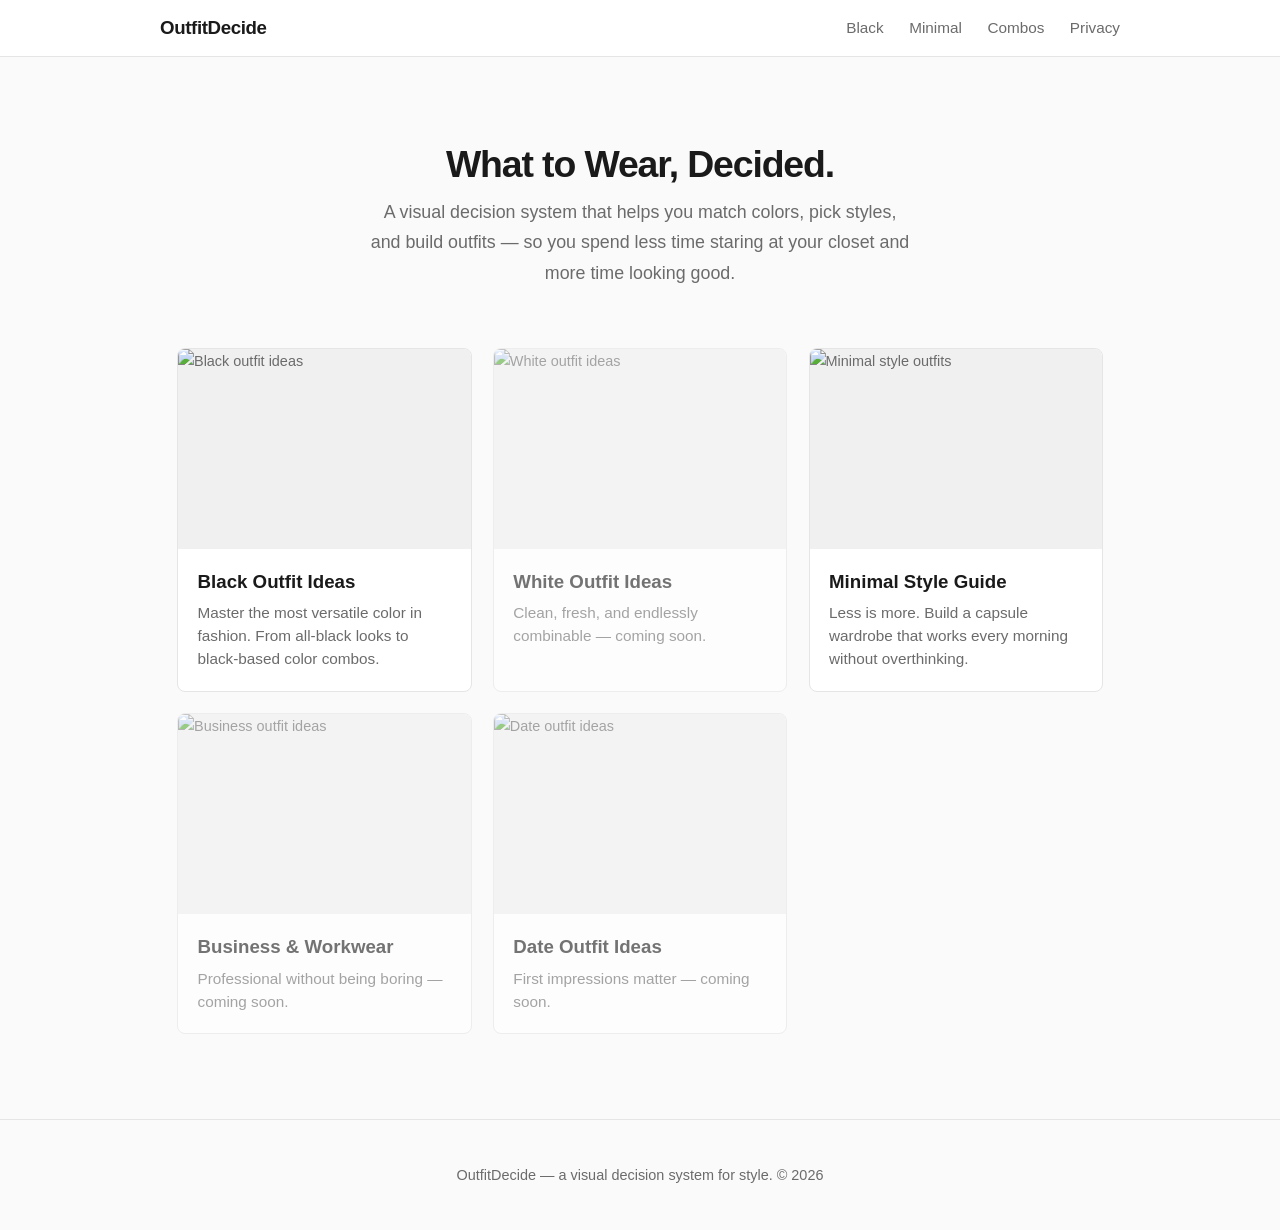
==== index.html @ 90bf5b2b "Add outfit decision system MVP — 4 core pages + SEO Home (index), Black color page, Minimal style pa" ====
<!DOCTYPE html>
<html lang="en">
<head>
  <meta charset="UTF-8">
  <meta name="viewport" content="width=device-width, initial-scale=1.0">
  <title>Outfit Decision System — Visual Style & Color Matching Guide</title>
  <meta name="description" content="Stop guessing what to wear. A visual decision system for outfit ideas, color combinations, and style matching — built to help you dress better, faster.">
  <link rel="stylesheet" href="style.css">
</head>
<body>

<nav>
  <div class="nav-inner">
    <a href="index.html" class="logo">OutfitDecide</a>
    <ul class="nav-links">
      <li><a href="black.html">Black</a></li>
      <li><a href="minimal.html">Minimal</a></li>
      <li><a href="black-minimal.html">Combos</a></li>
      <li><a href="privacy.html">Privacy</a></li>
    </ul>
  </div>
</nav>

<main class="container">

  <section class="hero">
    <h1>What to Wear, Decided.</h1>
    <p>A visual decision system that helps you match colors, pick styles, and build outfits — so you spend less time staring at your closet and more time looking good.</p>
  </section>

  <div class="card-grid">

    <a href="black.html" class="card">
      <div class="card-img"><img src="https://picsum.photos/seed/black-outfit/520/320" alt="Black outfit ideas" width="520" height="320" style="width:100%;height:200px;object-fit:cover;" loading="lazy"></div>
      <div class="card-body">
        <h3>Black Outfit Ideas</h3>
        <p>Master the most versatile color in fashion. From all-black looks to black-based color combos.</p>
      </div>
    </a>

    <a href="white.html" class="card" style="pointer-events:none;opacity:0.6;">
      <div class="card-img"><img src="https://picsum.photos/seed/white-outfit/520/320" alt="White outfit ideas" width="520" height="320" style="width:100%;height:200px;object-fit:cover;" loading="lazy"></div>
      <div class="card-body">
        <h3>White Outfit Ideas</h3>
        <p>Clean, fresh, and endlessly combinable — coming soon.</p>
      </div>
    </a>

    <a href="minimal.html" class="card">
      <div class="card-img"><img src="https://picsum.photos/seed/minimal-outfit/520/320" alt="Minimal style outfits" width="520" height="320" style="width:100%;height:200px;object-fit:cover;" loading="lazy"></div>
      <div class="card-body">
        <h3>Minimal Style Guide</h3>
        <p>Less is more. Build a capsule wardrobe that works every morning without overthinking.</p>
      </div>
    </a>

    <a href="business.html" class="card" style="pointer-events:none;opacity:0.6;">
      <div class="card-img"><img src="https://picsum.photos/seed/business-outfit/520/320" alt="Business outfit ideas" width="520" height="320" style="width:100%;height:200px;object-fit:cover;" loading="lazy"></div>
      <div class="card-body">
        <h3>Business & Workwear</h3>
        <p>Professional without being boring — coming soon.</p>
      </div>
    </a>

    <a href="date.html" class="card" style="pointer-events:none;opacity:0.6;">
      <div class="card-img"><img src="https://picsum.photos/seed/date-outfit/520/320" alt="Date outfit ideas" width="520" height="320" style="width:100%;height:200px;object-fit:cover;" loading="lazy"></div>
      <div class="card-body">
        <h3>Date Outfit Ideas</h3>
        <p>First impressions matter — coming soon.</p>
      </div>
    </a>

  </div>
</main>

<footer>
  <p>OutfitDecide — a visual decision system for style. &copy; 2026</p>
</footer>

</body>
</html>
---- style.css ----
/* === Outfit Decision System — Shared Styles === */
/* Minimal, fashion-forward, mobile-first, zero-framework */

:root {
  --bg: #fafafa;
  --surface: #ffffff;
  --text: #1a1a1a;
  --text-muted: #6b6b6b;
  --border: #e5e5e5;
  --accent: #1a1a1a;
  --accent-hover: #3a3a3a;
  --highlight: #f0f0f0;
  --max-width: 960px;
  --radius: 8px;
  --shadow: 0 1px 3px rgba(0,0,0,0.06);
}

*, *::before, *::after { box-sizing: border-box; margin: 0; padding: 0; }

html { font-size: 17px; -webkit-font-smoothing: antialiased; }

body {
  font-family: -apple-system, BlinkMacSystemFont, "Segoe UI", Roboto, "Helvetica Neue", Arial, sans-serif;
  background: var(--bg);
  color: var(--text);
  line-height: 1.7;
}

/* Nav */
nav {
  background: var(--surface);
  border-bottom: 1px solid var(--border);
  padding: 0 1rem;
  position: sticky; top: 0; z-index: 100;
}
.nav-inner {
  max-width: var(--max-width); margin: 0 auto;
  display: flex; align-items: center; justify-content: space-between;
  height: 56px;
}
.logo {
  font-size: 1.1rem; font-weight: 700; color: var(--accent); text-decoration: none;
  letter-spacing: -0.02em;
}
.nav-links { display: flex; gap: 1.5rem; list-style: none; }
.nav-links a {
  color: var(--text-muted); text-decoration: none; font-size: 0.9rem;
  transition: color 0.15s;
}
.nav-links a:hover { color: var(--accent); }

/* Layout */
.container { max-width: var(--max-width); margin: 0 auto; padding: 2rem 1rem; }

/* Hero */
.hero {
  text-align: center; padding: 3rem 1rem 2rem;
}
.hero h1 { font-size: 2.2rem; font-weight: 800; letter-spacing: -0.03em; line-height: 1.2; }
.hero p { color: var(--text-muted); font-size: 1.05rem; margin-top: 0.6rem; max-width: 540px; margin-left: auto; margin-right: auto; }

/* Cards */
.card-grid {
  display: grid; grid-template-columns: repeat(auto-fill, minmax(260px, 1fr));
  gap: 1.25rem; margin-top: 1.5rem;
}
.card {
  background: var(--surface); border: 1px solid var(--border);
  border-radius: var(--radius); overflow: hidden;
  text-decoration: none; color: inherit;
  transition: box-shadow 0.2s, transform 0.15s;
  display: block;
}
.card:hover {
  box-shadow: 0 4px 16px rgba(0,0,0,0.08);
  transform: translateY(-2px);
}
.card-img {
  width: 100%; height: 200px; object-fit: cover;
  background: var(--highlight);
  display: flex; align-items: center; justify-content: center;
  color: var(--text-muted); font-size: 0.85rem;
}
.card-body { padding: 1rem 1.15rem 1.15rem; }
.card-body h3 { font-size: 1.1rem; font-weight: 700; margin-bottom: 0.3rem; }
.card-body p { color: var(--text-muted); font-size: 0.9rem; line-height: 1.5; }

/* Content page layout */
.page-header {
  padding: 2.5rem 0 1.5rem;
  border-bottom: 1px solid var(--border);
  margin-bottom: 2rem;
}
.page-header h1 { font-size: 2rem; font-weight: 800; letter-spacing: -0.02em; }
.page-header .subtitle { color: var(--text-muted); font-size: 1rem; margin-top: 0.4rem; }

.intro-text {
  font-size: 1rem; line-height: 1.8; color: var(--text);
  margin-bottom: 2rem;
}

/* Look cards */
.look-section { margin-bottom: 2.5rem; }
.look-section h2 {
  font-size: 1.4rem; font-weight: 700; margin-bottom: 1rem;
  padding-bottom: 0.5rem; border-bottom: 2px solid var(--accent);
  display: inline-block;
}
.look-card {
  display: flex; gap: 1.25rem;
  background: var(--surface); border: 1px solid var(--border);
  border-radius: var(--radius); padding: 1.25rem;
  margin-bottom: 1rem;
  align-items: flex-start;
}
.look-card .look-img {
  width: 120px; height: 160px; flex-shrink: 0;
  background: var(--highlight); border-radius: 4px;
  display: flex; align-items: center; justify-content: center;
  color: var(--text-muted); font-size: 0.8rem;
}
.look-card .look-info h4 { font-size: 1.05rem; font-weight: 700; }
.look-card .look-info p { color: var(--text-muted); font-size: 0.9rem; margin-top: 0.25rem; }

/* Info sections */
.info-grid {
  display: grid; grid-template-columns: repeat(auto-fill, minmax(280px, 1fr));
  gap: 1.25rem; margin: 1.5rem 0;
}
.info-box {
  background: var(--surface); border: 1px solid var(--border);
  border-radius: var(--radius); padding: 1.25rem;
}
.info-box h3 { font-size: 1rem; font-weight: 700; margin-bottom: 0.5rem; }
.info-box p, .info-box li { color: var(--text-muted); font-size: 0.9rem; line-height: 1.6; }
.info-box ul { padding-left: 1.2rem; }

/* Color swatches */
.swatches { display: flex; gap: 0.6rem; flex-wrap: wrap; margin: 0.75rem 0; }
.swatch {
  width: 40px; height: 40px; border-radius: 50%;
  border: 2px solid var(--border);
}

/* Related pages */
.related {
  margin-top: 3rem; padding-top: 2rem;
  border-top: 1px solid var(--border);
}
.related h2 { font-size: 1.2rem; font-weight: 700; margin-bottom: 1rem; }
.related-links { display: flex; flex-wrap: wrap; gap: 0.6rem; }
.related-links a {
  display: inline-block; padding: 0.5rem 1rem;
  background: var(--surface); border: 1px solid var(--border);
  border-radius: 20px; text-decoration: none; color: var(--text);
  font-size: 0.9rem; transition: background 0.15s;
}
.related-links a:hover { background: var(--accent); color: #fff; border-color: var(--accent); }

/* Breadcrumb */
.breadcrumb { font-size: 0.85rem; color: var(--text-muted); margin-bottom: 0.5rem; }
.breadcrumb a { color: var(--text-muted); text-decoration: none; }
.breadcrumb a:hover { color: var(--accent); }

/* Footer */
footer {
  text-align: center; padding: 2.5rem 1rem; color: var(--text-muted);
  font-size: 0.85rem; border-top: 1px solid var(--border);
  margin-top: 3rem;
}
footer a { color: var(--text-muted); }

/* Mobile */
@media (max-width: 640px) {
  .hero h1 { font-size: 1.6rem; }
  .page-header h1 { font-size: 1.5rem; }
  .look-card { flex-direction: column; }
  .look-card .look-img { width: 100%; height: 180px; }
  .nav-links { gap: 1rem; }
  .card-grid { grid-template-columns: 1fr; }
}
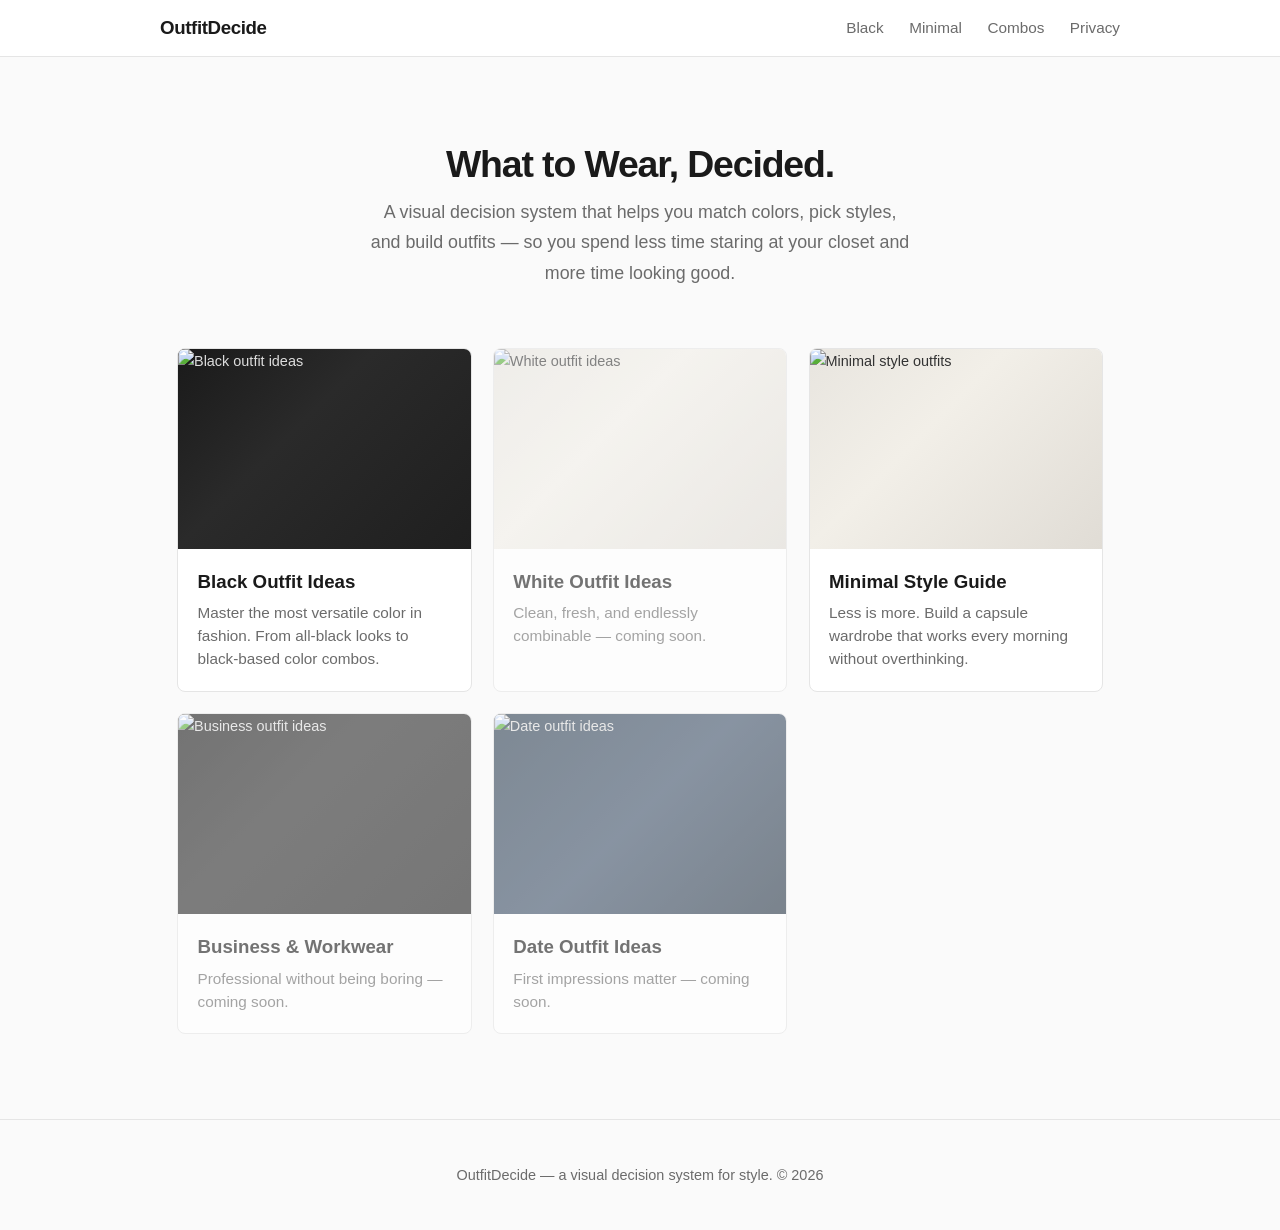
==== commit 954eea84: "Add Leonardo AI fashion images and update all pages 20 full-body catalog-style images with unified u" ====
--- a/index.html
+++ b/index.html
@@ -31,7 +31,7 @@
   <div class="card-grid">
 
     <a href="black.html" class="card">
-      <div class="card-img"><img src="https://picsum.photos/seed/black-outfit/520/320" alt="Black outfit ideas" width="520" height="320" style="width:100%;height:200px;object-fit:cover;" loading="lazy"></div>
+      <div class="card-img dark"><img src="images/01_black_allblack.jpg" alt="Black outfit ideas" style="width:100%;height:100%;object-fit:cover;" loading="lazy"></div>
       <div class="card-body">
         <h3>Black Outfit Ideas</h3>
         <p>Master the most versatile color in fashion. From all-black looks to black-based color combos.</p>
@@ -39,7 +39,7 @@
     </a>
 
     <a href="white.html" class="card" style="pointer-events:none;opacity:0.6;">
-      <div class="card-img"><img src="https://picsum.photos/seed/white-outfit/520/320" alt="White outfit ideas" width="520" height="320" style="width:100%;height:200px;object-fit:cover;" loading="lazy"></div>
+      <div class="card-img light"><img src="images/17_card_white.jpg" alt="White outfit ideas" style="width:100%;height:100%;object-fit:cover;" loading="lazy"></div>
       <div class="card-body">
         <h3>White Outfit Ideas</h3>
         <p>Clean, fresh, and endlessly combinable — coming soon.</p>
@@ -47,7 +47,7 @@
     </a>
 
     <a href="minimal.html" class="card">
-      <div class="card-img"><img src="https://picsum.photos/seed/minimal-outfit/520/320" alt="Minimal style outfits" width="520" height="320" style="width:100%;height:200px;object-fit:cover;" loading="lazy"></div>
+      <div class="card-img light"><img src="images/18_card_minimal.jpg" alt="Minimal style outfits" style="width:100%;height:100%;object-fit:cover;" loading="lazy"></div>
       <div class="card-body">
         <h3>Minimal Style Guide</h3>
         <p>Less is more. Build a capsule wardrobe that works every morning without overthinking.</p>
@@ -55,7 +55,7 @@
     </a>
 
     <a href="business.html" class="card" style="pointer-events:none;opacity:0.6;">
-      <div class="card-img"><img src="https://picsum.photos/seed/business-outfit/520/320" alt="Business outfit ideas" width="520" height="320" style="width:100%;height:200px;object-fit:cover;" loading="lazy"></div>
+      <div class="card-img dark"><img src="images/16_card_biz.jpg" alt="Business outfit ideas" style="width:100%;height:100%;object-fit:cover;" loading="lazy"></div>
       <div class="card-body">
         <h3>Business & Workwear</h3>
         <p>Professional without being boring — coming soon.</p>
@@ -63,7 +63,7 @@
     </a>
 
     <a href="date.html" class="card" style="pointer-events:none;opacity:0.6;">
-      <div class="card-img"><img src="https://picsum.photos/seed/date-outfit/520/320" alt="Date outfit ideas" width="520" height="320" style="width:100%;height:200px;object-fit:cover;" loading="lazy"></div>
+      <div class="card-img accent"><img src="images/19_card_date.jpg" alt="Date outfit ideas" style="width:100%;height:100%;object-fit:cover;" loading="lazy"></div>
       <div class="card-body">
         <h3>Date Outfit Ideas</h3>
         <p>First impressions matter — coming soon.</p>
--- a/style.css
+++ b/style.css
@@ -76,11 +76,50 @@
   transform: translateY(-2px);
 }
 .card-img {
-  width: 100%; height: 200px; object-fit: cover;
-  background: var(--highlight);
+  width: 100%; height: 200px; overflow: hidden; position: relative;
   display: flex; align-items: center; justify-content: center;
   color: var(--text-muted); font-size: 0.85rem;
 }
+.card-img span, .look-img span {
+  text-align: center; font-weight: 600; letter-spacing: -0.01em;
+  padding: 0.75rem; line-height: 1.3; z-index: 1;
+  text-shadow: 0 1px 2px rgba(0,0,0,0.3);
+}
+/* Studio-look gradients that simulate fashion photography lighting */
+.card-img.dark, .look-img.dark {
+  background: linear-gradient(135deg, #1a1a1a 0%, #2a2a2a 40%, #1f1f1f 100%);
+  color: #ddd;
+}
+.card-img.darker, .look-img.darker {
+  background: linear-gradient(135deg, #0d0d0d 0%, #1a1a1a 50%, #111 100%);
+  color: #eee;
+}
+.card-img.light, .look-img.light {
+  background: linear-gradient(135deg, #e8e5df 0%, #f2efe8 40%, #e0dcd5 100%);
+  color: #333;
+}
+.card-img.accent, .look-img.accent {
+  background: linear-gradient(135deg, #2c3e50 0%, #3d5068 50%, #263545 100%);
+  color: #ddd;
+}
+.card-img.warm, .look-img.warm {
+  background: linear-gradient(135deg, #c4a882 0%, #d4bb9a 40%, #b8996e 100%);
+  color: #1a1a1a;
+}
+.card-img.cool, .look-img.cool {
+  background: linear-gradient(135deg, #4a6741 0%, #5a7a51 50%, #3d5536 100%);
+  color: #eee;
+}
+/* Icon overlay for scenario/season */
+.card-img::after, .look-img::after {
+  position: absolute; top: 8px; right: 10px;
+  font-size: 1.2rem; opacity: 0.5; z-index: 0;
+}
+.card-img.summer::after, .look-img.summer::after { content: '☀️'; }
+.card-img.winter::after, .look-img.winter::after { content: '❄️'; }
+.card-img.date::after, .look-img.date::after { content: '🌙'; }
+.card-img.office::after, .look-img.office::after { content: '💼'; }
+.card-img.casual::after, .look-img.casual::after { content: '👕'; }
 .card-body { padding: 1rem 1.15rem 1.15rem; }
 .card-body h3 { font-size: 1.1rem; font-weight: 700; margin-bottom: 0.3rem; }
 .card-body p { color: var(--text-muted); font-size: 0.9rem; line-height: 1.5; }
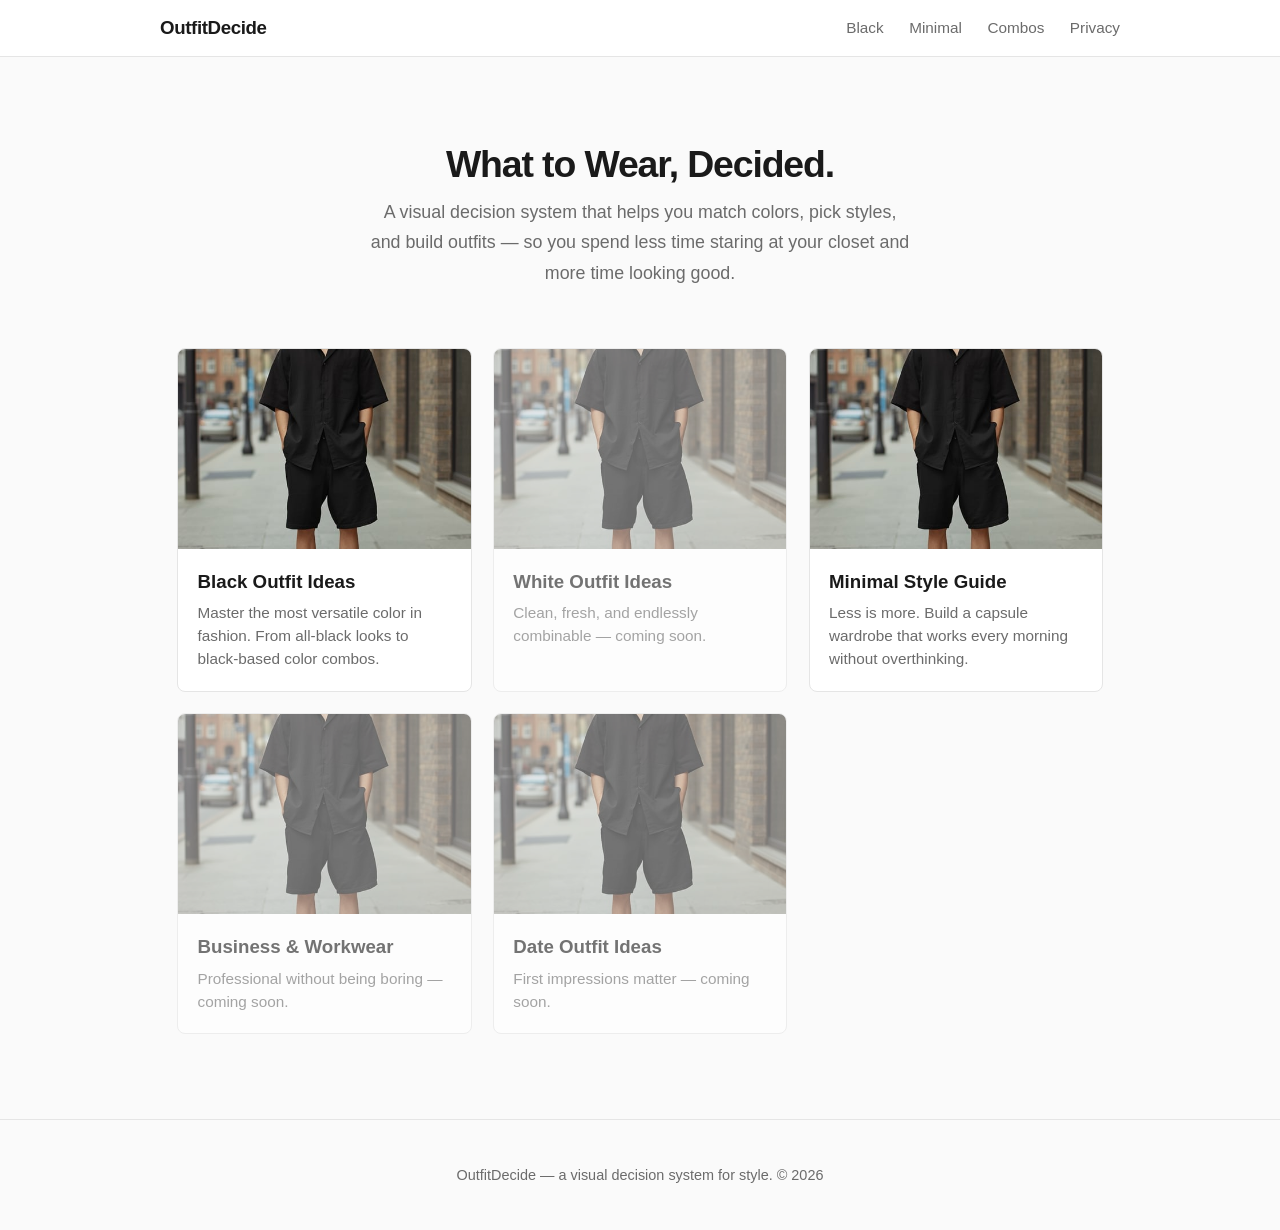
==== commit acb7697f: "Fix image paths: underscores to hyphens (Edge download conversion)" ====
--- a/index.html
+++ b/index.html
@@ -31,7 +31,7 @@
   <div class="card-grid">
 
     <a href="black.html" class="card">
-      <div class="card-img dark"><img src="images/01_black_allblack.jpg" alt="Black outfit ideas" style="width:100%;height:100%;object-fit:cover;" loading="lazy"></div>
+      <div class="card-img dark"><img src="images/01-black-allblack.jpg" alt="Black outfit ideas" style="width:100%;height:100%;object-fit:cover;" loading="lazy"></div>
       <div class="card-body">
         <h3>Black Outfit Ideas</h3>
         <p>Master the most versatile color in fashion. From all-black looks to black-based color combos.</p>
@@ -39,7 +39,7 @@
     </a>
 
     <a href="white.html" class="card" style="pointer-events:none;opacity:0.6;">
-      <div class="card-img light"><img src="images/17_card_white.jpg" alt="White outfit ideas" style="width:100%;height:100%;object-fit:cover;" loading="lazy"></div>
+      <div class="card-img light"><img src="images/17-card-white.jpg" alt="White outfit ideas" style="width:100%;height:100%;object-fit:cover;" loading="lazy"></div>
       <div class="card-body">
         <h3>White Outfit Ideas</h3>
         <p>Clean, fresh, and endlessly combinable — coming soon.</p>
@@ -47,7 +47,7 @@
     </a>
 
     <a href="minimal.html" class="card">
-      <div class="card-img light"><img src="images/18_card_minimal.jpg" alt="Minimal style outfits" style="width:100%;height:100%;object-fit:cover;" loading="lazy"></div>
+      <div class="card-img light"><img src="images/18-card-minimal.jpg" alt="Minimal style outfits" style="width:100%;height:100%;object-fit:cover;" loading="lazy"></div>
       <div class="card-body">
         <h3>Minimal Style Guide</h3>
         <p>Less is more. Build a capsule wardrobe that works every morning without overthinking.</p>
@@ -55,7 +55,7 @@
     </a>
 
     <a href="business.html" class="card" style="pointer-events:none;opacity:0.6;">
-      <div class="card-img dark"><img src="images/16_card_biz.jpg" alt="Business outfit ideas" style="width:100%;height:100%;object-fit:cover;" loading="lazy"></div>
+      <div class="card-img dark"><img src="images/16-card-biz.jpg" alt="Business outfit ideas" style="width:100%;height:100%;object-fit:cover;" loading="lazy"></div>
       <div class="card-body">
         <h3>Business & Workwear</h3>
         <p>Professional without being boring — coming soon.</p>
@@ -63,7 +63,7 @@
     </a>
 
     <a href="date.html" class="card" style="pointer-events:none;opacity:0.6;">
-      <div class="card-img accent"><img src="images/19_card_date.jpg" alt="Date outfit ideas" style="width:100%;height:100%;object-fit:cover;" loading="lazy"></div>
+      <div class="card-img accent"><img src="images/19-card-date.jpg" alt="Date outfit ideas" style="width:100%;height:100%;object-fit:cover;" loading="lazy"></div>
       <div class="card-body">
         <h3>Date Outfit Ideas</h3>
         <p>First impressions matter — coming soon.</p>
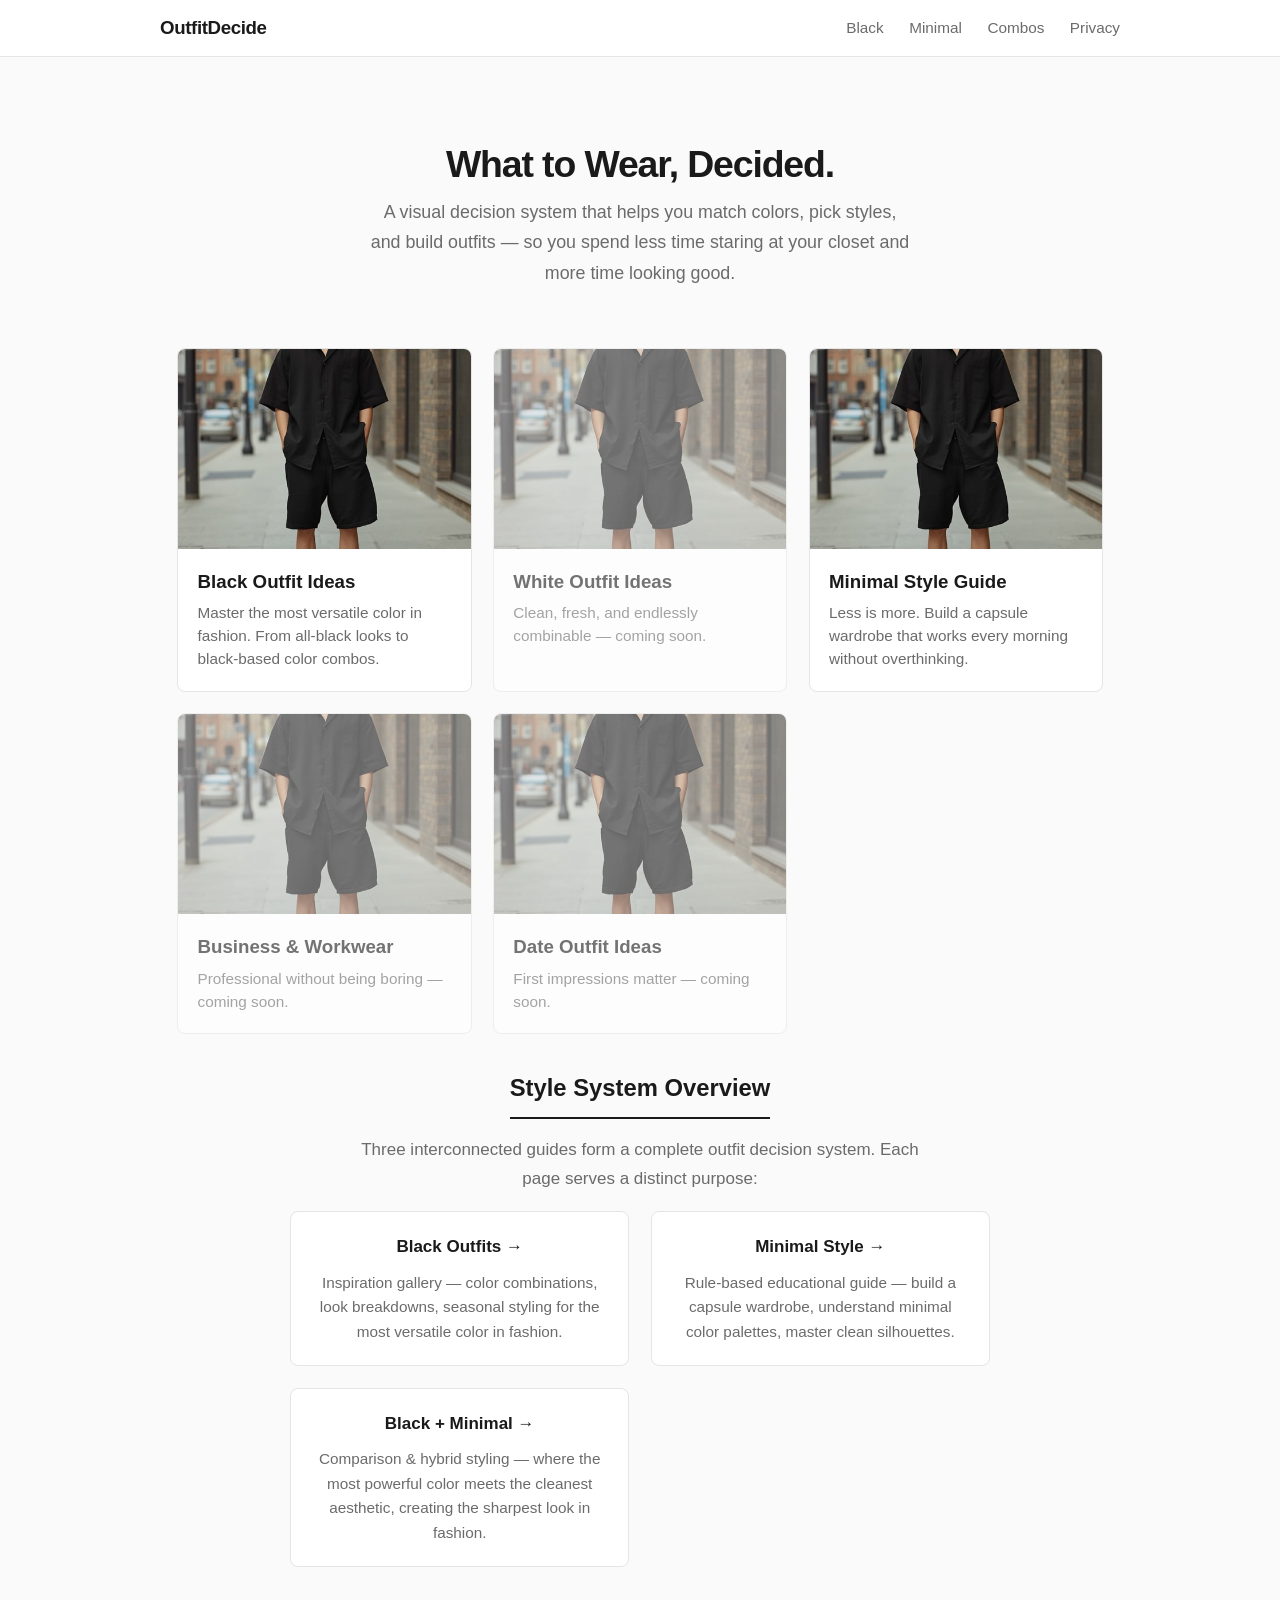
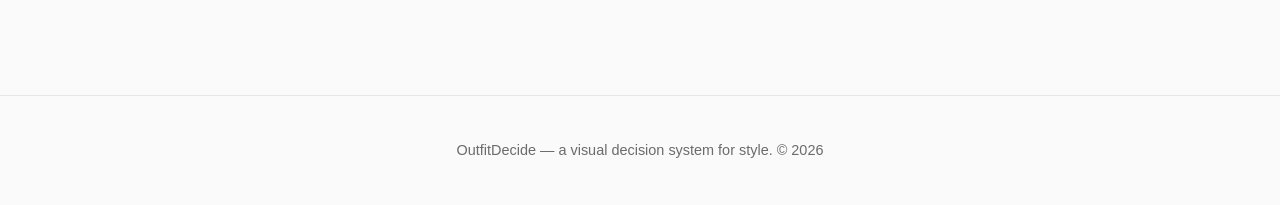
==== commit c1535c88: "Final SEO: canonical tags, optimized titles, TOC anchors, hub section" ====
--- a/index.html
+++ b/index.html
@@ -3,9 +3,34 @@
 <head>
   <meta charset="UTF-8">
   <meta name="viewport" content="width=device-width, initial-scale=1.0">
-  <title>Outfit Decision System — Visual Style & Color Matching Guide</title>
+  <title>Outfit Style System — Visual Clothing Guide</title>
   <meta name="description" content="Stop guessing what to wear. A visual decision system for outfit ideas, color combinations, and style matching — built to help you dress better, faster.">
+  <link rel="canonical" href="https://zh155586.github.io/outfit-system/">
   <link rel="stylesheet" href="style.css">
+<script type="application/ld+json">
+{
+  "@context": "https://schema.org",
+  "@type": "WebSite",
+  "name": "OutfitDecide",
+  "url": "https://zh155586.github.io/outfit-system/",
+  "description": "Visual decision system for outfit ideas, color combinations, and style matching.",
+  "potentialAction": {
+    "@type": "SearchAction",
+    "target": "https://zh155586.github.io/outfit-system/?q={search_term_string}",
+    "query-input": "required name=search_term_string"
+  }
+}
+</script>
+<script type="application/ld+json">
+{
+  "@context": "https://schema.org",
+  "@type": "BreadcrumbList",
+  "itemListElement": [{
+    "@type": "ListItem", "position": 1, "name": "Home",
+    "item": "https://zh155586.github.io/outfit-system/"
+  }]
+}
+</script>
 </head>
 <body>
 
@@ -71,6 +96,26 @@
     </a>
 
   </div>
+
+  <section class="look-section" style="margin-top:2rem;text-align:center;">
+    <h2>Style System Overview</h2>
+    <p style="max-width:600px;margin:0 auto 1rem;color:var(--text-muted);">Three interconnected guides form a complete outfit decision system. Each page serves a distinct purpose:</p>
+    <div class="info-grid" style="max-width:700px;margin:0 auto;">
+      <div class="info-box">
+        <h3><a href="black.html" style="color:inherit;text-decoration:none;">Black Outfits →</a></h3>
+        <p>Inspiration gallery — color combinations, look breakdowns, seasonal styling for the most versatile color in fashion.</p>
+      </div>
+      <div class="info-box">
+        <h3><a href="minimal.html" style="color:inherit;text-decoration:none;">Minimal Style →</a></h3>
+        <p>Rule-based educational guide — build a capsule wardrobe, understand minimal color palettes, master clean silhouettes.</p>
+      </div>
+      <div class="info-box">
+        <h3><a href="black-minimal.html" style="color:inherit;text-decoration:none;">Black + Minimal →</a></h3>
+        <p>Comparison & hybrid styling — where the most powerful color meets the cleanest aesthetic, creating the sharpest look in fashion.</p>
+      </div>
+    </div>
+  </section>
+
 </main>
 
 <footer>
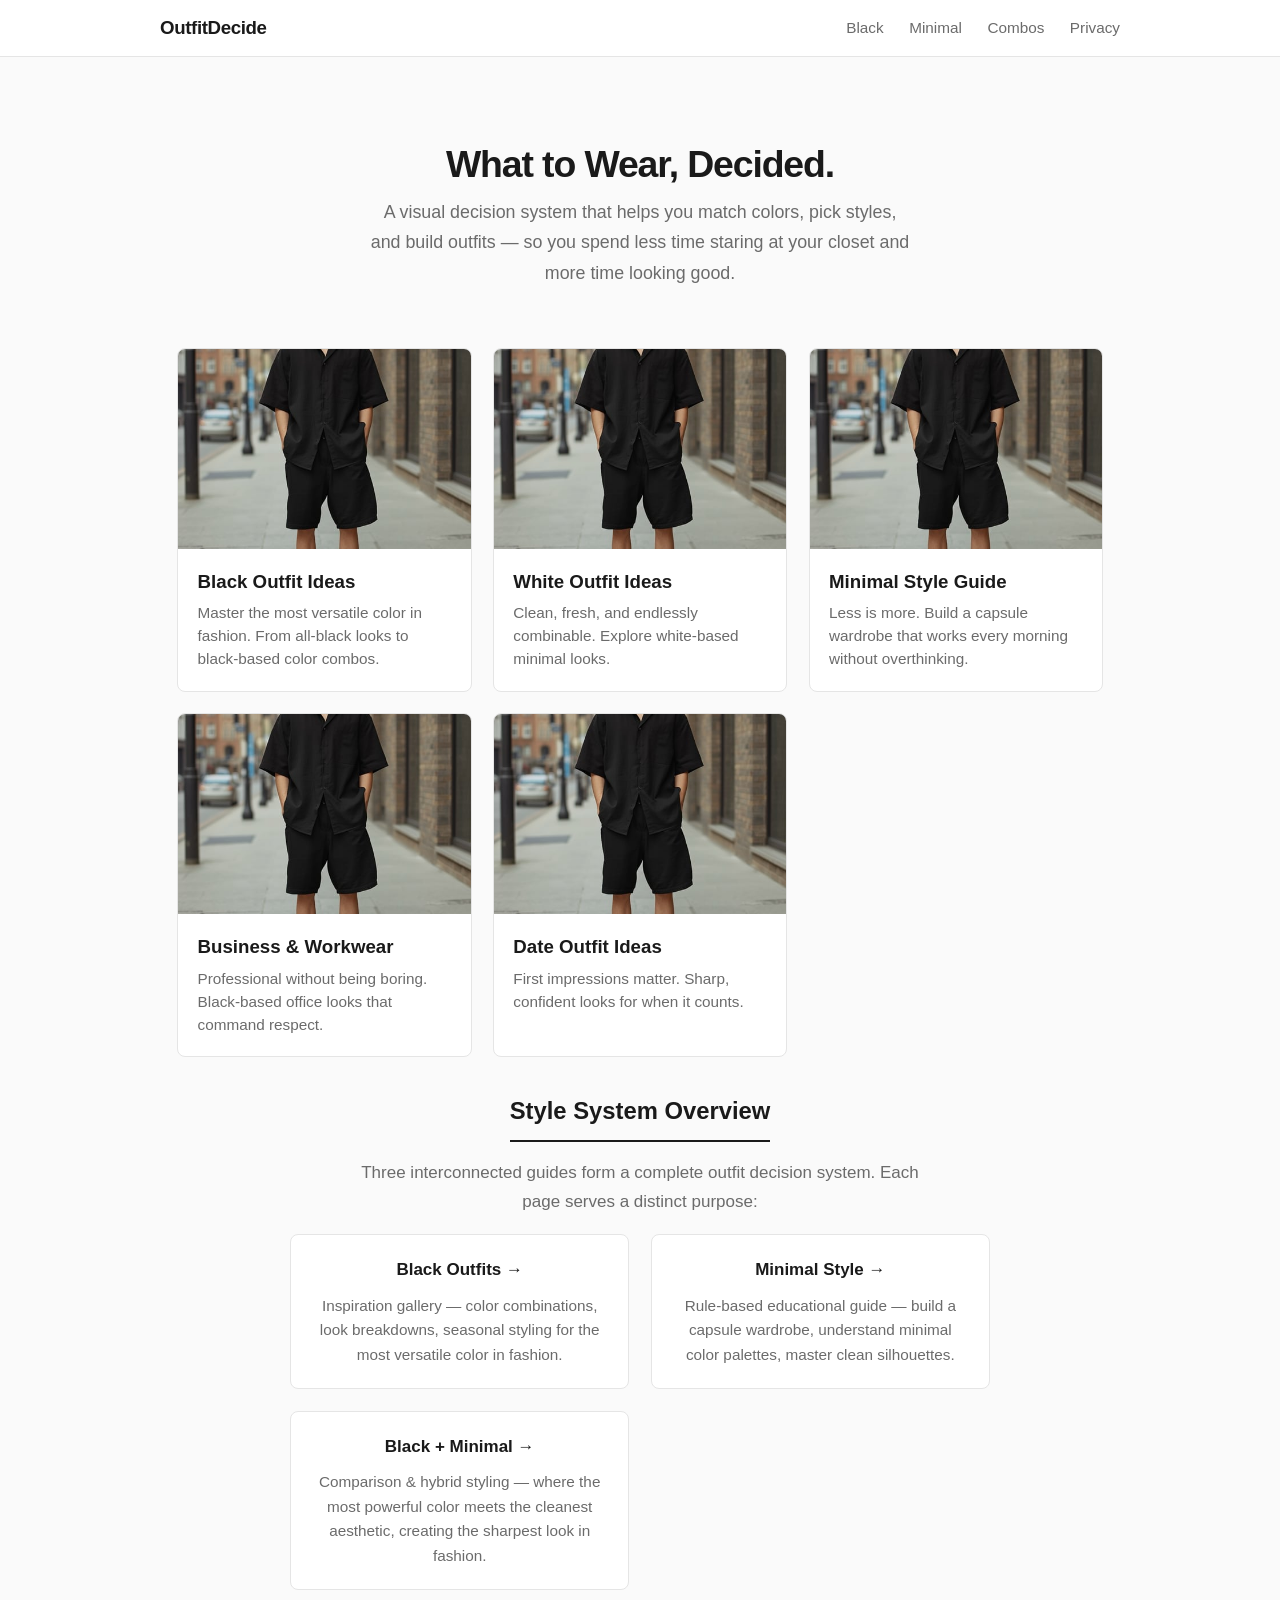
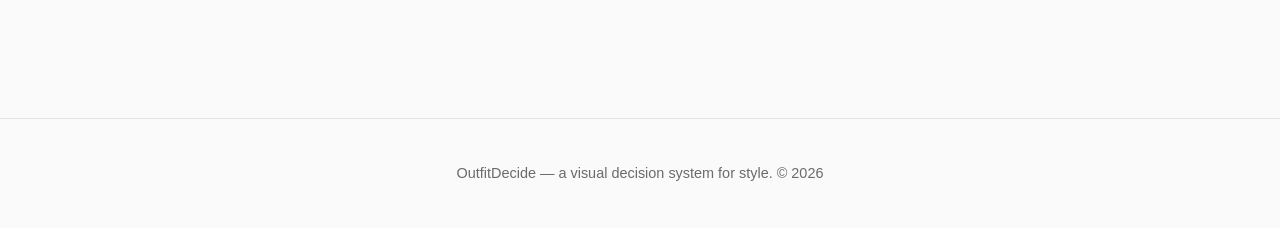
==== commit efd883f4: "Fix homepage: all 5 cards clickable, remove coming-soon dead links" ====
--- a/index.html
+++ b/index.html
@@ -63,11 +63,11 @@
       </div>
     </a>
 
-    <a href="white.html" class="card" style="pointer-events:none;opacity:0.6;">
+    <a href="minimal.html" class="card">
       <div class="card-img light"><img src="images/17-card-white.jpg" alt="White outfit ideas" style="width:100%;height:100%;object-fit:cover;" loading="lazy"></div>
       <div class="card-body">
         <h3>White Outfit Ideas</h3>
-        <p>Clean, fresh, and endlessly combinable — coming soon.</p>
+        <p>Clean, fresh, and endlessly combinable. Explore white-based minimal looks.</p>
       </div>
     </a>
 
@@ -79,19 +79,19 @@
       </div>
     </a>
 
-    <a href="business.html" class="card" style="pointer-events:none;opacity:0.6;">
+    <a href="black.html" class="card">
       <div class="card-img dark"><img src="images/16-card-biz.jpg" alt="Business outfit ideas" style="width:100%;height:100%;object-fit:cover;" loading="lazy"></div>
       <div class="card-body">
         <h3>Business & Workwear</h3>
-        <p>Professional without being boring — coming soon.</p>
+        <p>Professional without being boring. Black-based office looks that command respect.</p>
       </div>
     </a>
 
-    <a href="date.html" class="card" style="pointer-events:none;opacity:0.6;">
+    <a href="black-minimal.html" class="card">
       <div class="card-img accent"><img src="images/19-card-date.jpg" alt="Date outfit ideas" style="width:100%;height:100%;object-fit:cover;" loading="lazy"></div>
       <div class="card-body">
         <h3>Date Outfit Ideas</h3>
-        <p>First impressions matter — coming soon.</p>
+        <p>First impressions matter. Sharp, confident looks for when it counts.</p>
       </div>
     </a>
 
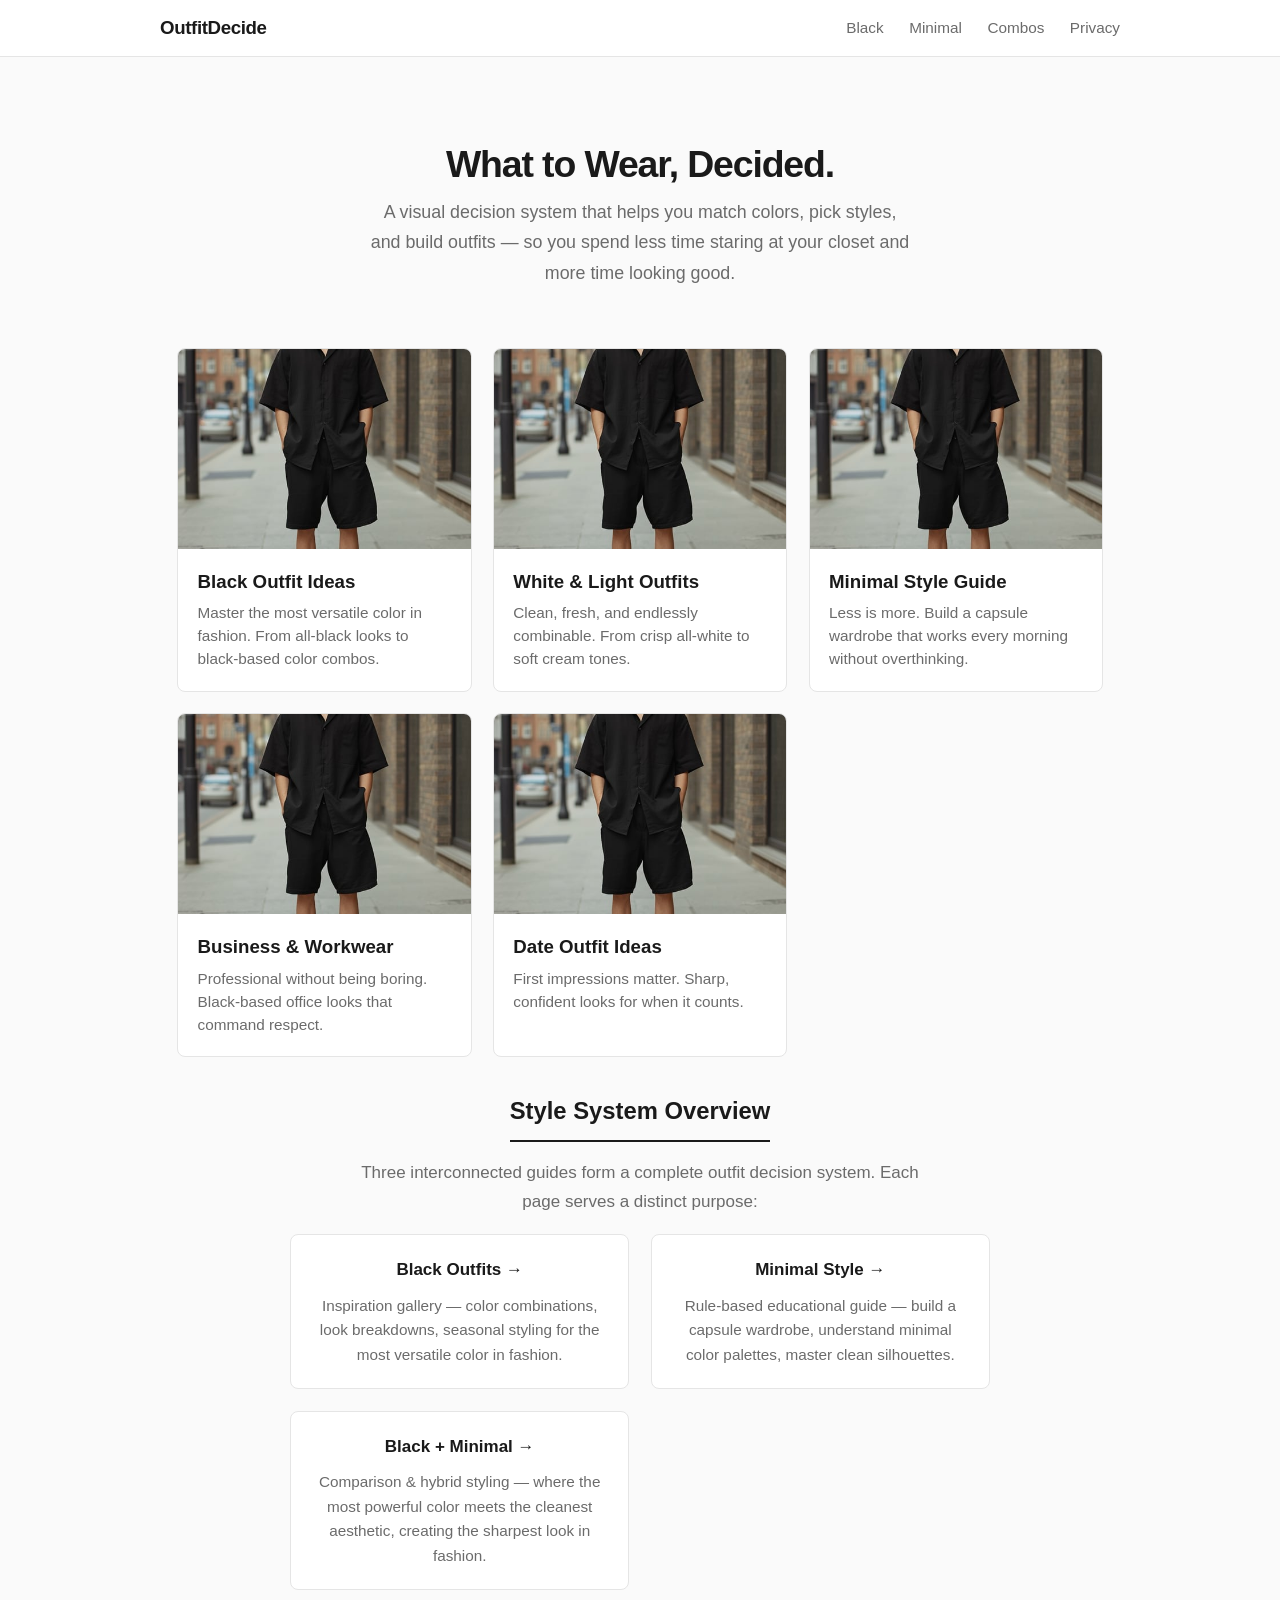
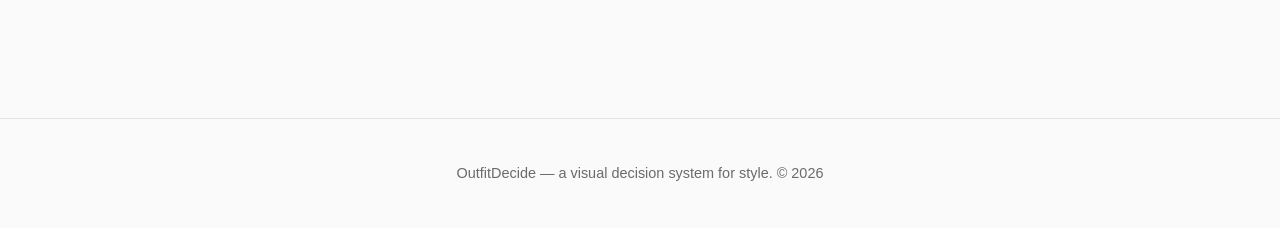
==== commit ad232c64: "Fix all dead links: remove pointer-events:none, redirect to existing pages" ====
--- a/index.html
+++ b/index.html
@@ -64,10 +64,10 @@
     </a>
 
     <a href="minimal.html" class="card">
-      <div class="card-img light"><img src="images/17-card-white.jpg" alt="White outfit ideas" style="width:100%;height:100%;object-fit:cover;" loading="lazy"></div>
+      <div class="card-img light"><img src="images/17-card-white.jpg" alt="White and light outfit ideas" style="width:100%;height:100%;object-fit:cover;" loading="lazy"></div>
       <div class="card-body">
-        <h3>White Outfit Ideas</h3>
-        <p>Clean, fresh, and endlessly combinable. Explore white-based minimal looks.</p>
+        <h3>White & Light Outfits</h3>
+        <p>Clean, fresh, and endlessly combinable. From crisp all-white to soft cream tones.</p>
       </div>
     </a>
 
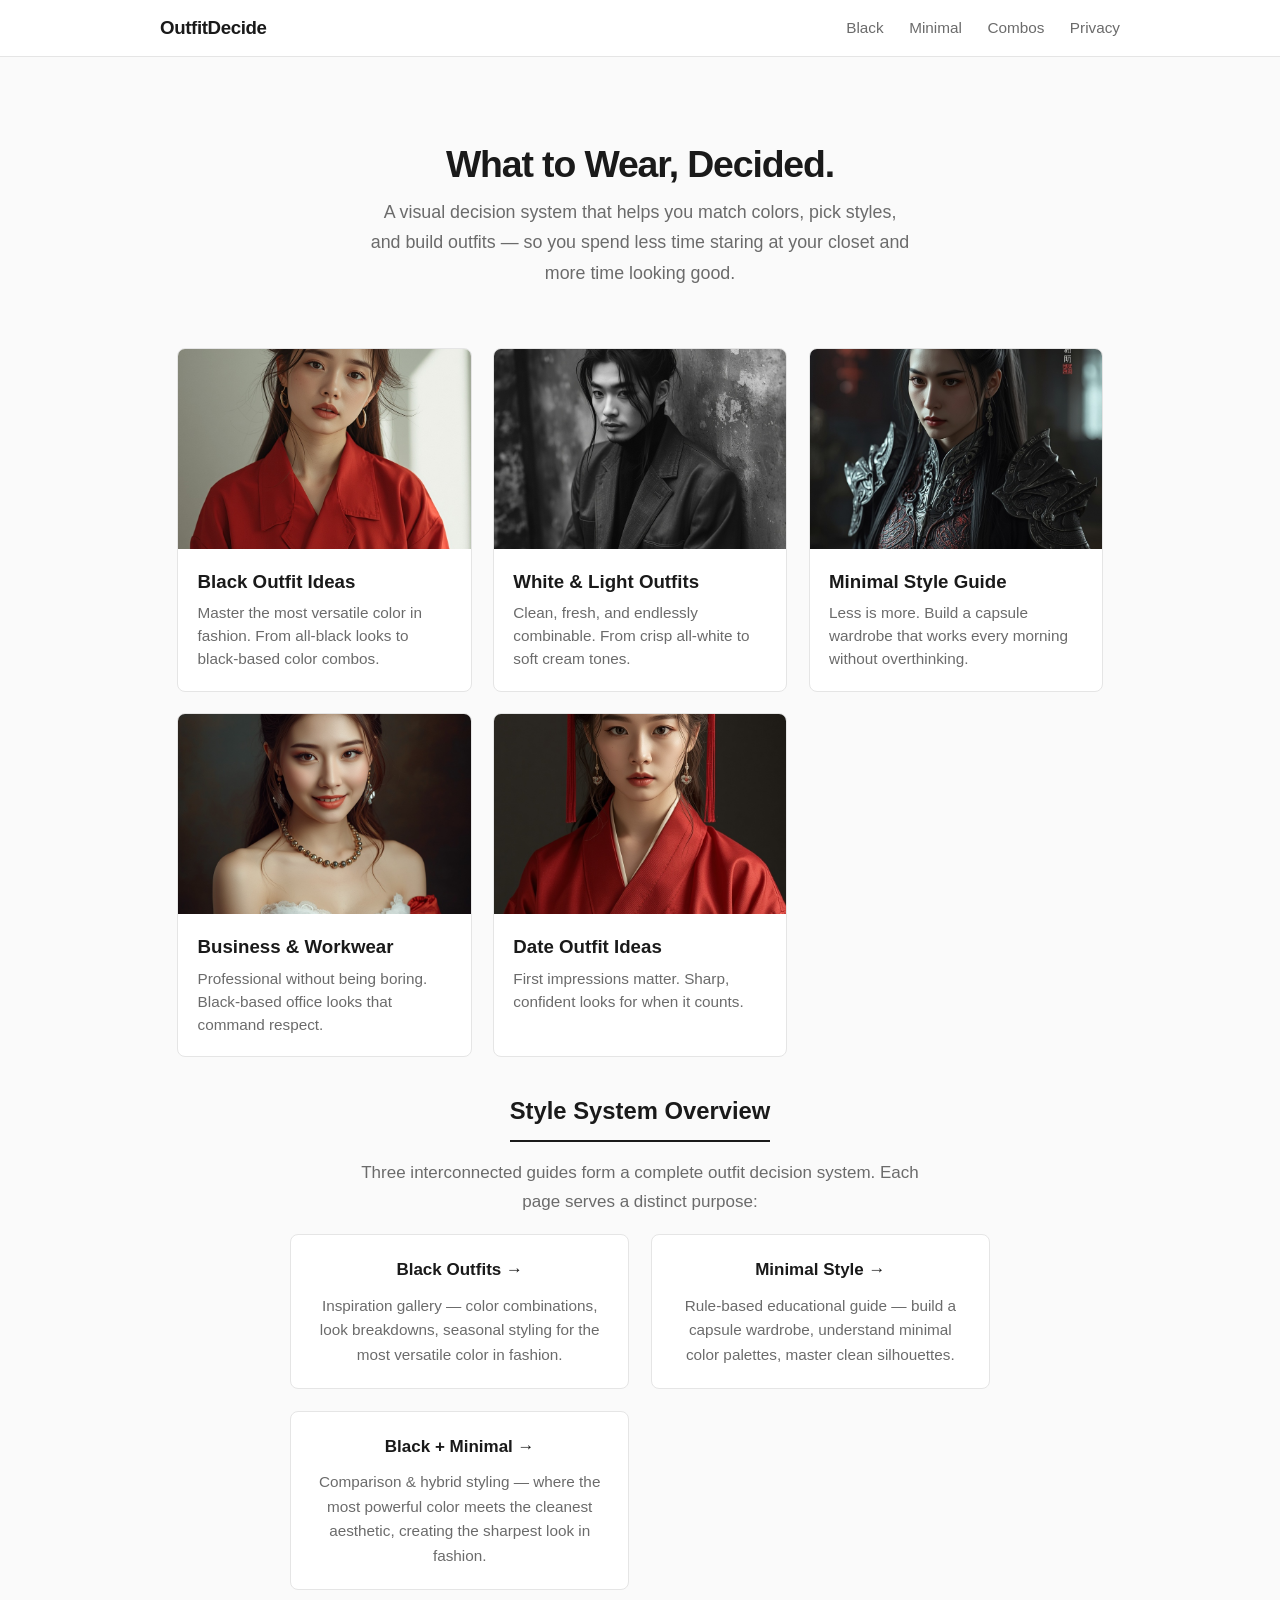
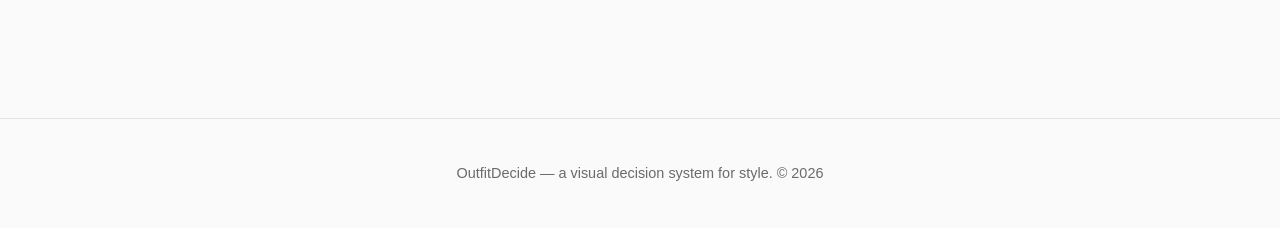
==== commit 192c85e2: "Replace Pexels photos with Leonardo AI generated street-style images 6 mother images: all-black over" ====
--- a/index.html
+++ b/index.html
@@ -56,7 +56,7 @@
   <div class="card-grid">
 
     <a href="black.html" class="card">
-      <div class="card-img dark"><img src="images/01-black-allblack.jpg" alt="Black outfit ideas" style="width:100%;height:100%;object-fit:cover;" loading="lazy"></div>
+      <div class="card-img dark"><img src="images/01-all-black-oversized.jpg" alt="Black outfit ideas" style="width:100%;height:100%;object-fit:cover;" loading="lazy"></div>
       <div class="card-body">
         <h3>Black Outfit Ideas</h3>
         <p>Master the most versatile color in fashion. From all-black looks to black-based color combos.</p>
@@ -64,7 +64,7 @@
     </a>
 
     <a href="minimal.html" class="card">
-      <div class="card-img light"><img src="images/17-card-white.jpg" alt="White and light outfit ideas" style="width:100%;height:100%;object-fit:cover;" loading="lazy"></div>
+      <div class="card-img light"><img src="images/03-black-white-contrast.jpg" alt="White and light outfit ideas" style="width:100%;height:100%;object-fit:cover;" loading="lazy"></div>
       <div class="card-body">
         <h3>White & Light Outfits</h3>
         <p>Clean, fresh, and endlessly combinable. From crisp all-white to soft cream tones.</p>
@@ -72,7 +72,7 @@
     </a>
 
     <a href="minimal.html" class="card">
-      <div class="card-img light"><img src="images/18-card-minimal.jpg" alt="Minimal style outfits" style="width:100%;height:100%;object-fit:cover;" loading="lazy"></div>
+      <div class="card-img light"><img src="images/05-minimal-gray-white.jpg" alt="Minimal style outfits" style="width:100%;height:100%;object-fit:cover;" loading="lazy"></div>
       <div class="card-body">
         <h3>Minimal Style Guide</h3>
         <p>Less is more. Build a capsule wardrobe that works every morning without overthinking.</p>
@@ -80,7 +80,7 @@
     </a>
 
     <a href="black.html" class="card">
-      <div class="card-img dark"><img src="images/16-card-biz.jpg" alt="Business outfit ideas" style="width:100%;height:100%;object-fit:cover;" loading="lazy"></div>
+      <div class="card-img dark"><img src="images/06-business-black.jpg" alt="Business outfit ideas" style="width:100%;height:100%;object-fit:cover;" loading="lazy"></div>
       <div class="card-body">
         <h3>Business & Workwear</h3>
         <p>Professional without being boring. Black-based office looks that command respect.</p>
@@ -88,7 +88,7 @@
     </a>
 
     <a href="black-minimal.html" class="card">
-      <div class="card-img accent"><img src="images/19-card-date.jpg" alt="Date outfit ideas" style="width:100%;height:100%;object-fit:cover;" loading="lazy"></div>
+      <div class="card-img accent"><img src="images/04-black-beige.jpg" alt="Date outfit ideas" style="width:100%;height:100%;object-fit:cover;" loading="lazy"></div>
       <div class="card-body">
         <h3>Date Outfit Ideas</h3>
         <p>First impressions matter. Sharp, confident looks for when it counts.</p>
